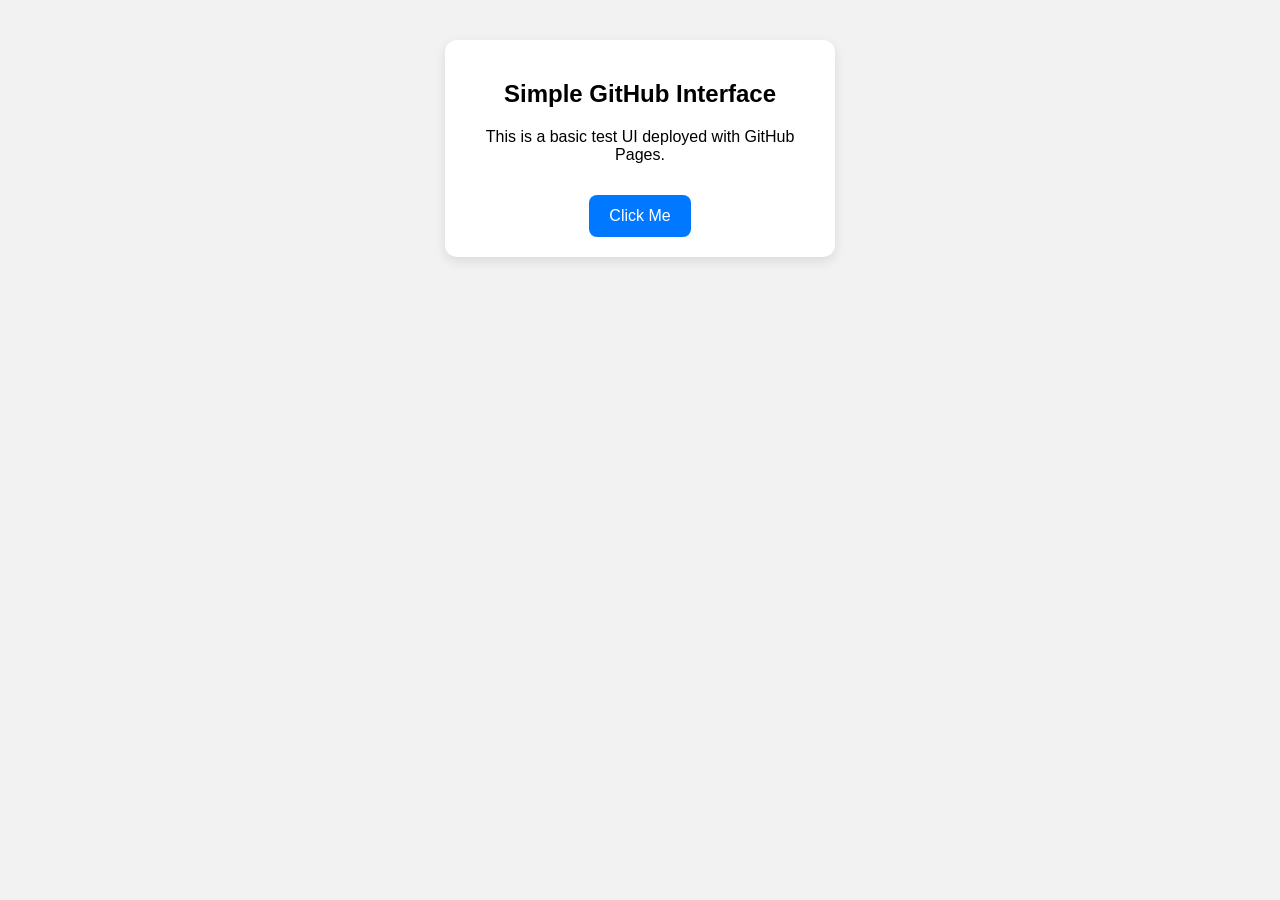
==== interface.html @ 76fb8ca6 "Add simple HTML interface with styles and button" ====
<!DOCTYPE html>
<html lang="en">
<head>
    <meta charset="UTF-8">
    <meta name="viewport" content="width=device-width, initial-scale=1.0">
    <title>Simple Interface</title>

    <style>
        body {
            margin: 0;
            font-family: Arial, sans-serif;
            background: #f2f2f2;
            display: flex;
            flex-direction: column;
            align-items: center;
            padding: 40px;
        }

        .card {
            width: 350px;
            background: white;
            padding: 20px;
            border-radius: 12px;
            box-shadow: 0 4px 12px rgba(0,0,0,0.1);
            text-align: center;
        }

        button {
            background: #0078ff;
            border: none;
            padding: 12px 20px;
            color: white;
            border-radius: 8px;
            cursor: pointer;
            margin-top: 15px;
            font-size: 16px;
        }

        button:hover {
            background: #005fcc;
        }
    </style>
</head>

<body>

    <div class="card">
        <h2>Simple GitHub Interface</h2>
        <p>This is a basic test UI deployed with GitHub Pages.</p>
        <button onclick="alert('Button clicked!')">Click Me</button>
    </div>

</body>
</html>
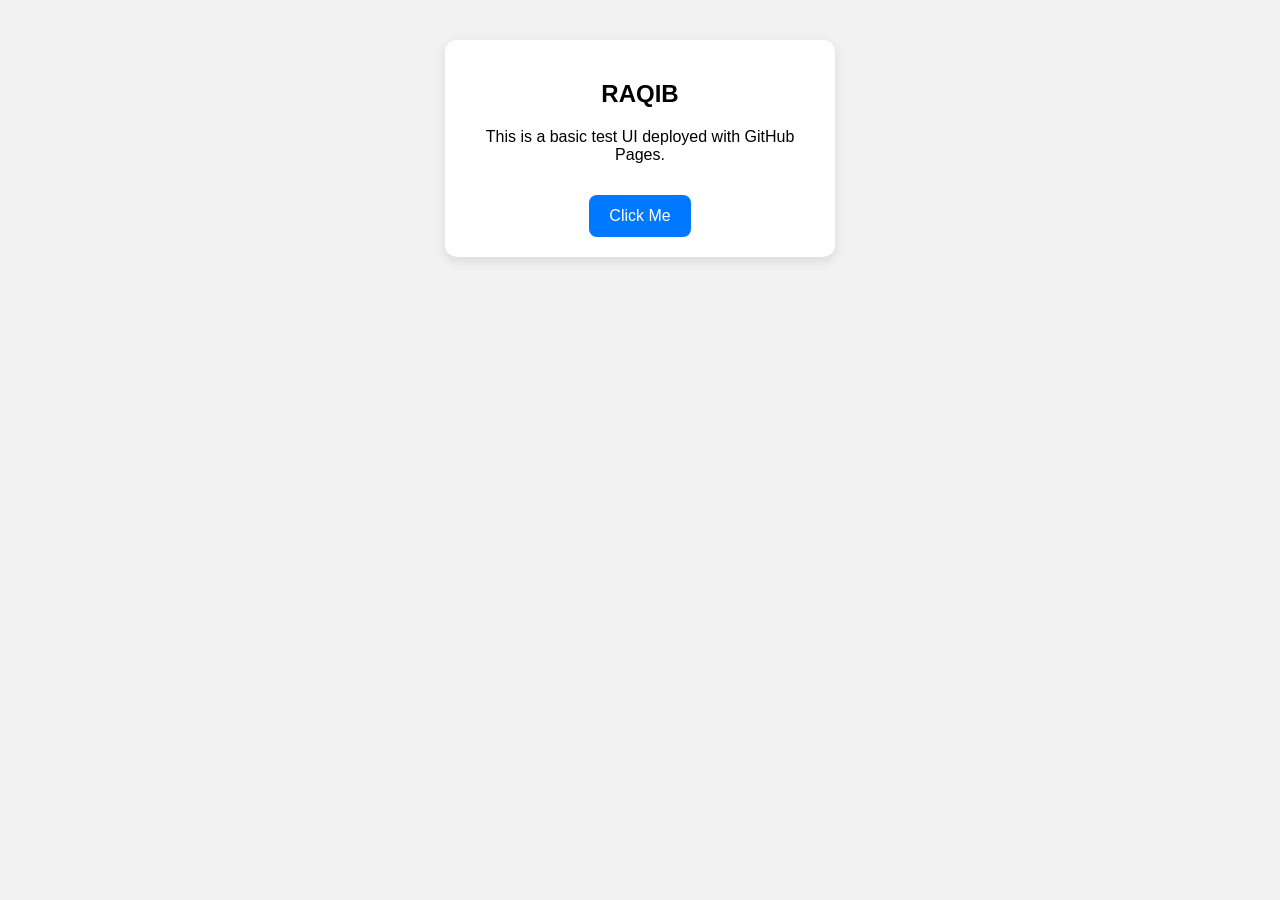
==== commit dece6e15: "Change header from 'Simple GitHub Interface' to 'RAQIB'" ====
--- a/interface.html
+++ b/interface.html
@@ -45,7 +45,7 @@
 <body>
 
     <div class="card">
-        <h2>Simple GitHub Interface</h2>
+        <h2>RAQIB</h2>
         <p>This is a basic test UI deployed with GitHub Pages.</p>
         <button onclick="alert('Button clicked!')">Click Me</button>
     </div>
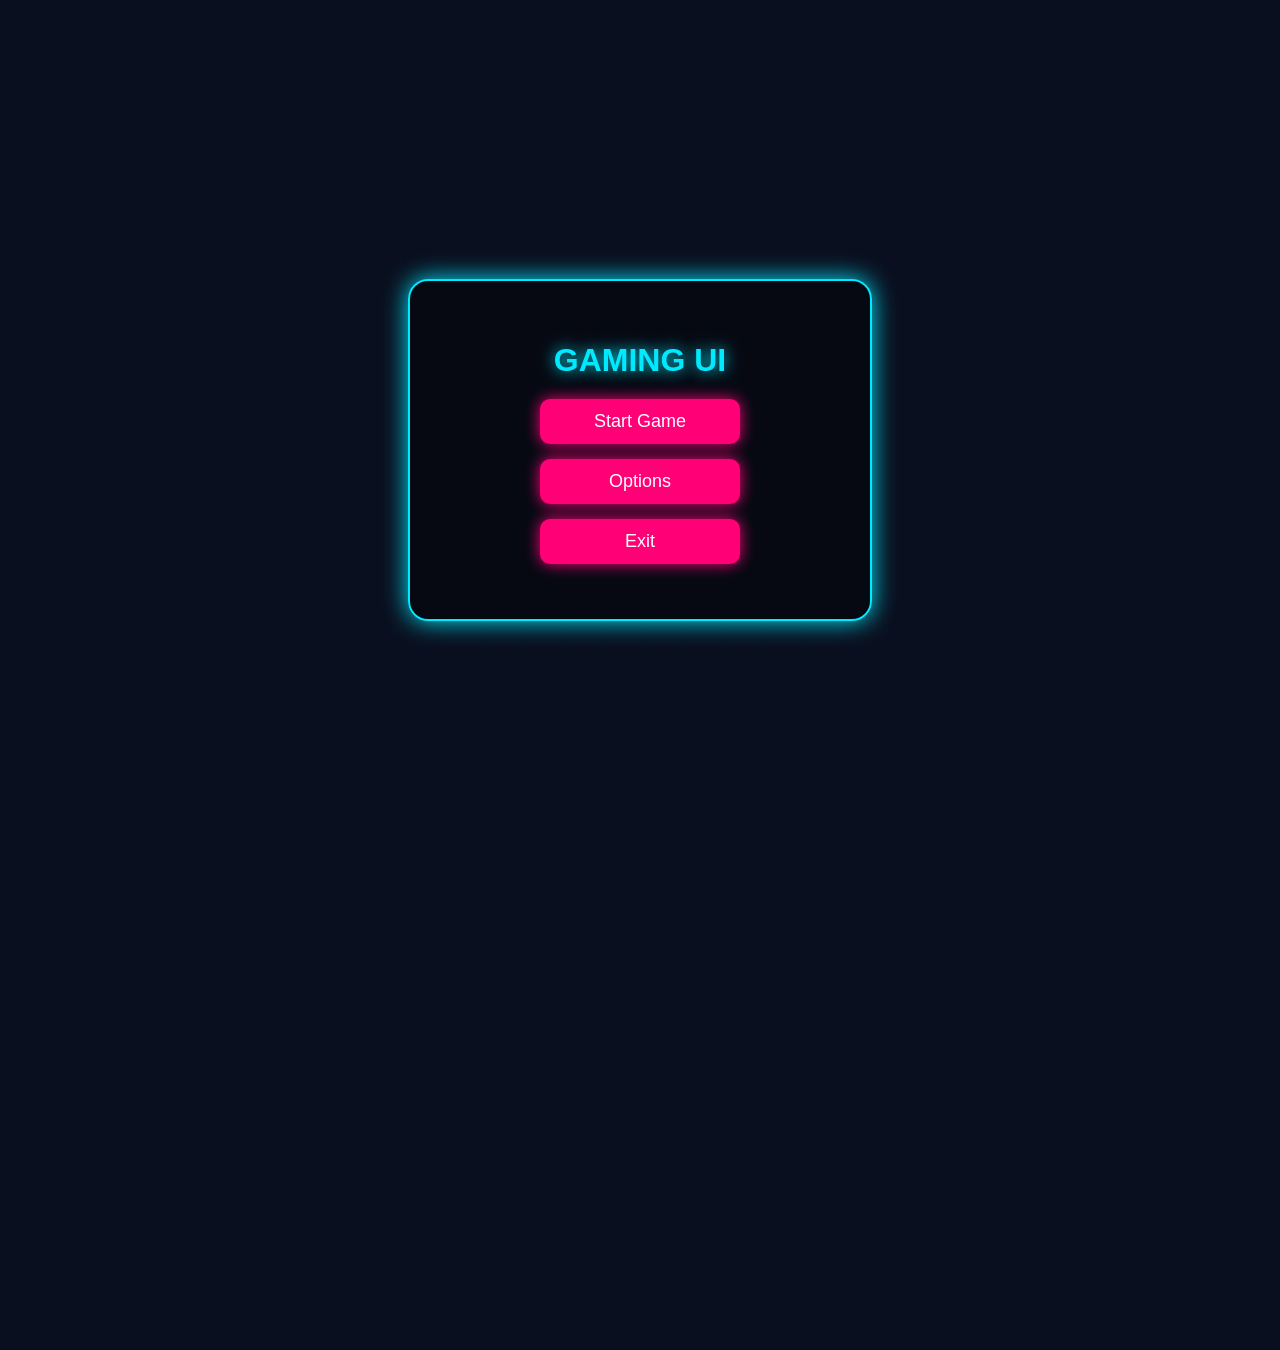
==== commit 214e40b8: "Revamp interface for gaming theme" ====
--- a/interface.html
+++ b/interface.html
@@ -1,54 +1,92 @@
 <!DOCTYPE html>
 <html lang="en">
 <head>
-    <meta charset="UTF-8">
-    <meta name="viewport" content="width=device-width, initial-scale=1.0">
-    <title>Simple Interface</title>
+<meta charset="UTF-8">
+<meta name="viewport" content="width=device-width, initial-scale=1.0">
+<title>Gaming Interface</title>
 
-    <style>
-        body {
-            margin: 0;
-            font-family: Arial, sans-serif;
-            background: #f2f2f2;
-            display: flex;
-            flex-direction: column;
-            align-items: center;
-            padding: 40px;
-        }
+<style>
+    body {
+        margin: 0;
+        height: 100vh;
+        background: #0a0f1f;
+        font-family: 'Orbitron', sans-serif;
+        display: flex;
+        justify-content: center;
+        align-items: center;
+        color: #00eaff;
+        overflow: hidden;
+    }
 
-        .card {
-            width: 350px;
-            background: white;
-            padding: 20px;
-            border-radius: 12px;
-            box-shadow: 0 4px 12px rgba(0,0,0,0.1);
-            text-align: center;
-        }
+    .container {
+        text-align: center;
+        padding: 40px;
+        border: 2px solid #00eaff;
+        border-radius: 20px;
+        box-shadow: 0 0 25px #00eaff;
+        background: rgba(0, 0, 0, 0.4);
+        width: 380px;
+        backdrop-filter: blur(6px);
+    }
 
-        button {
-            background: #0078ff;
-            border: none;
-            padding: 12px 20px;
-            color: white;
-            border-radius: 8px;
-            cursor: pointer;
-            margin-top: 15px;
-            font-size: 16px;
-        }
+    h1 {
+        margin-bottom: 20px;
+        font-size: 32px;
+        text-shadow: 0 0 15px #00eaff;
+    }
 
-        button:hover {
-            background: #005fcc;
-        }
-    </style>
+    .btn {
+        display: block;
+        margin: 15px auto;
+        width: 200px;
+        padding: 12px;
+        border: none;
+        font-size: 18px;
+        color: white;
+        background: #ff0077;
+        border-radius: 10px;
+        cursor: pointer;
+        transition: 0.3s;
+        box-shadow: 0 0 15px #ff0077;
+    }
+
+    .btn:hover {
+        background: #ff2e9a;
+        box-shadow: 0 0 30px #ff2e9a;
+        transform: scale(1.08);
+    }
+
+    /* Neon grid background */
+    .grid {
+        position: absolute;
+        width: 200%;
+        height: 200%;
+        background:
+          linear-gradient(#0ff1 1px, transparent 1px),
+          linear-gradient(90deg, #0ff1 1px, transparent 1px);
+        background-size: 40px 40px;
+        animation: moveGrid 10s linear infinite;
+        opacity: 0.15;
+    }
+
+    @keyframes moveGrid {
+        from { transform: translateY(0); }
+        to { transform: translateY(40px); }
+    }
+
+</style>
 </head>
 
 <body>
 
-    <div class="card">
-        <h2>RAQIB</h2>
-        <p>This is a basic test UI deployed with GitHub Pages.</p>
-        <button onclick="alert('Button clicked!')">Click Me</button>
-    </div>
+<div class="grid"></div>
+
+<div class="container">
+    <h1>GAMING UI</h1>
+    <button class="btn" onclick="alert('Start Game!')">Start Game</button>
+    <button class="btn" onclick="alert('Loading Options...')">Options</button>
+    <button class="btn" onclick="alert('Exiting...')">Exit</button>
+</div>
 
 </body>
 </html>
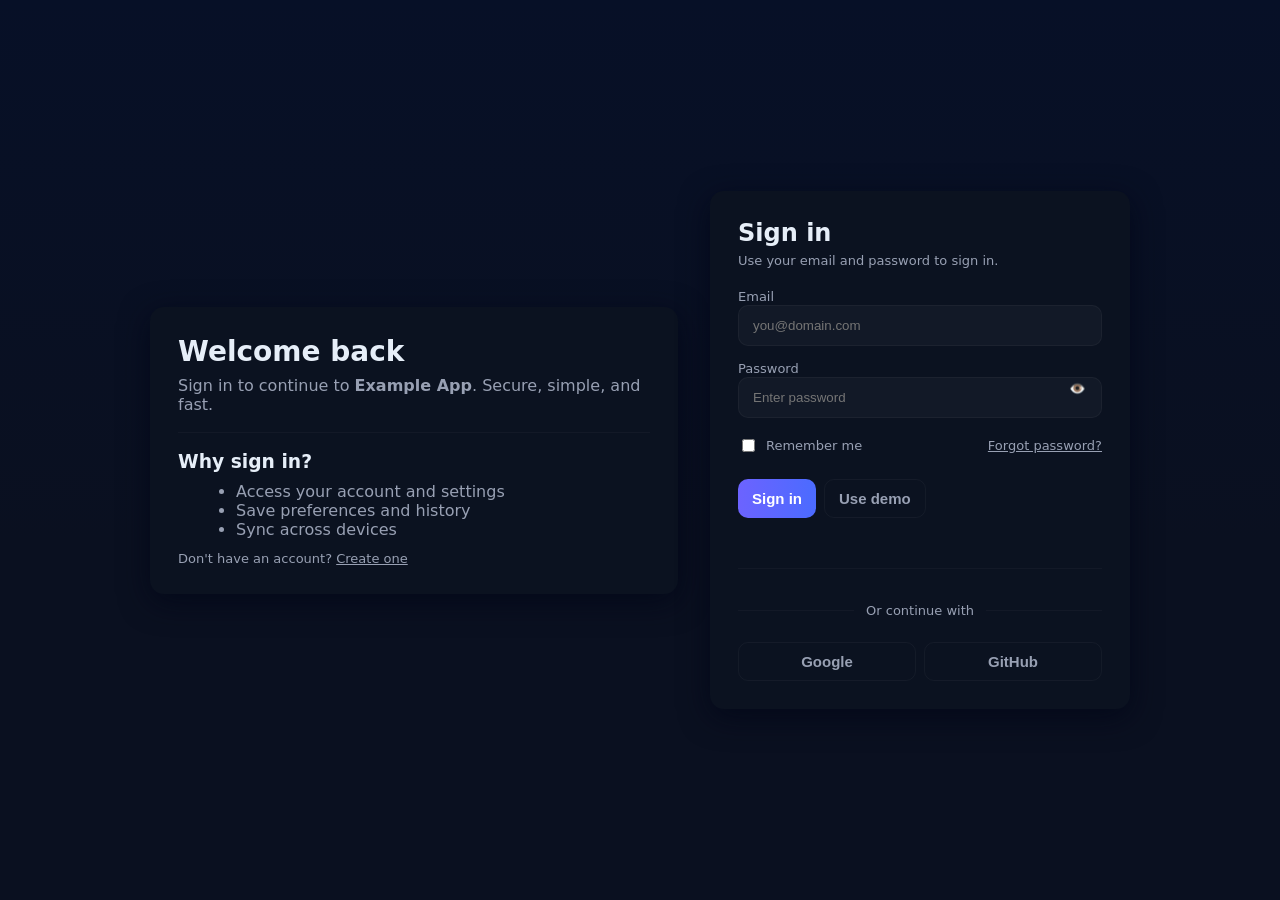
==== commit 12ef8d84: "Add simple login interface in HTML" ====
--- a/interface.html
+++ b/interface.html
@@ -1,92 +1,183 @@
-<!DOCTYPE html>
+<!doctype html>
 <html lang="en">
 <head>
-<meta charset="UTF-8">
-<meta name="viewport" content="width=device-width, initial-scale=1.0">
-<title>Gaming Interface</title>
+  <meta charset="utf-8" />
+  <meta name="viewport" content="width=device-width,initial-scale=1" />
+  <title>Simple Login</title>
+  <style>
+    :root{
+      --accent: #6c63ff;
+      --bg: #0f1724;
+      --card: #0b1220;
+      --muted: #98a0b3;
+      --success: #22c55e;
+      --danger: #ef4444;
+      --glass: rgba(255,255,255,0.03);
+      font-family: Inter, system-ui, -apple-system, "Segoe UI", Roboto, "Helvetica Neue", Arial;
+    }
+    *{box-sizing:border-box}
+    html,body{height:100%}
+    body{
+      margin:0; background:linear-gradient(180deg,#071027 0%, #0a1020 60%); color:#e6eef8; display:flex; align-items:center; justify-content:center; padding:24px;
+    }
+    .container{
+      width:100%; max-width:980px; display:grid; grid-template-columns:1fr 420px; gap:32px; align-items:center;
+    }
+    .hero{
+      padding:32px; border-radius:14px; background:linear-gradient(180deg, rgba(255,255,255,0.02), rgba(255,255,255,0.01)); box-shadow: 0 6px 30px rgba(2,6,23,0.6);
+    }
+    .hero h1{margin:0 0 8px; font-size:28px}
+    .hero p{margin:0; color:var(--muted)}
 
-<style>
-    body {
-        margin: 0;
-        height: 100vh;
-        background: #0a0f1f;
-        font-family: 'Orbitron', sans-serif;
-        display: flex;
-        justify-content: center;
-        align-items: center;
-        color: #00eaff;
-        overflow: hidden;
+    .card{
+      background:var(--card); border-radius:14px; padding:28px; box-shadow: 0 8px 30px rgba(2,6,23,0.7);
+    }
+    form{display:flex; flex-direction:column; gap:12px}
+    label{font-size:13px; color:var(--muted)}
+    input[type="email"], input[type="password"]{
+      width:100%; padding:12px 14px; background:var(--glass); border:1px solid rgba(255,255,255,0.04); border-radius:10px; color:inherit; outline:none;
+    }
+    .row{display:flex; gap:12px; align-items:center}
+    .btn{
+      display:inline-flex; align-items:center; justify-content:center; gap:8px; padding:10px 14px; border-radius:10px; border:0; cursor:pointer; font-weight:600; font-size:15px;
+    }
+    .btn-primary{background:linear-gradient(90deg,var(--accent), #4b6bff); color:white}
+    .btn-ghost{background:transparent; border:1px solid rgba(255,255,255,0.04); color:var(--muted)}
+    .meta{display:flex; justify-content:space-between; align-items:center; font-size:13px; color:var(--muted)}
+    .error{color:var(--danger); font-size:13px}
+    .success{color:var(--success); font-size:13px}
+    .small{font-size:13px}
+    .pass-wrap{position:relative}
+    .toggle-pass{position:absolute; right:10px; top:50%; transform:translateY(-50%); background:transparent; border:0; color:var(--muted); cursor:pointer}
+
+    .social{display:flex; gap:8px}
+    .social button{flex:1}
+
+    /* responsive */
+    @media (max-width:900px){
+      .container{grid-template-columns:1fr;}
+    }
+  </style>
+</head>
+<body>
+  <main class="container">
+    <section class="hero card">
+      <h1>Welcome back</h1>
+      <p>Sign in to continue to <strong>Example App</strong>. Secure, simple, and fast.</p>
+
+      <hr style="margin:18px 0; border:0; height:1px; background:rgba(255,255,255,0.03)">
+
+      <h3 style="margin:0 0 10px">Why sign in?</h3>
+      <ul style="margin:0 0 8px 18px; color:var(--muted)">
+        <li>Access your account and settings</li>
+        <li>Save preferences and history</li>
+        <li>Sync across devices</li>
+      </ul>
+
+      <p class="small" style="margin-top:12px;color:var(--muted)">Don't have an account? <a href="#" style="color:inherit; text-decoration:underline;">Create one</a></p>
+    </section>
+
+    <section class="card" aria-labelledby="signin-heading">
+      <h2 id="signin-heading" style="margin:0 0 6px">Sign in</h2>
+      <p class="small" style="margin:0 0 18px;color:var(--muted)">Use your email and password to sign in.</p>
+
+      <form id="loginForm" novalidate>
+        <div>
+          <label for="email">Email</label>
+          <input id="email" name="email" type="email" placeholder="you@domain.com" required autocomplete="email">
+          <div id="emailError" class="error" aria-live="polite" style="display:none"></div>
+        </div>
+
+        <div class="pass-wrap">
+          <label for="password">Password</label>
+          <input id="password" name="password" type="password" placeholder="Enter password" required autocomplete="current-password" minlength="6">
+          <button type="button" class="toggle-pass" aria-label="Show password">👁️</button>
+          <div id="passwordError" class="error" aria-live="polite" style="display:none"></div>
+        </div>
+
+        <div class="row meta" style="margin-top:6px">
+          <label style="display:flex;align-items:center;gap:8px"><input type="checkbox" id="remember"> Remember me</label>
+          <a href="#" class="small" style="color:var(--muted)">Forgot password?</a>
+        </div>
+
+        <div style="margin-top:12px; display:flex; gap:8px">
+          <button type="submit" class="btn btn-primary">Sign in</button>
+          <button type="button" class="btn btn-ghost" onclick="fillDemo()">Use demo</button>
+        </div>
+
+        <div id="formMsg" role="status" aria-live="polite" style="margin-top:10px"></div>
+
+        <hr style="margin:16px 0; border:0; height:1px; background:rgba(255,255,255,0.03)">
+
+        <div style="display:flex; align-items:center; gap:12px; margin-top:6px">
+          <div style="flex:1; height:1px; background:rgba(255,255,255,0.03)"></div>
+          <div class="small" style="color:var(--muted)">Or continue with</div>
+          <div style="flex:1; height:1px; background:rgba(255,255,255,0.03)"></div>
+        </div>
+
+        <div class="social" style="margin-top:12px">
+          <button type="button" class="btn btn-ghost" aria-label="Sign in with Google">Google</button>
+          <button type="button" class="btn btn-ghost" aria-label="Sign in with GitHub">GitHub</button>
+        </div>
+
+      </form>
+
+    </section>
+  </main>
+
+  <script>
+    const form = document.getElementById('loginForm');
+    const emailInput = document.getElementById('email');
+    const passwordInput = document.getElementById('password');
+    const emailError = document.getElementById('emailError');
+    const passwordError = document.getElementById('passwordError');
+    const formMsg = document.getElementById('formMsg');
+    const toggle = document.querySelector('.toggle-pass');
+
+    toggle.addEventListener('click', ()=>{
+      const type = passwordInput.type === 'password' ? 'text' : 'password';
+      passwordInput.type = type;
+      toggle.textContent = type === 'password' ? '👁️' : '🙈';
+      toggle.setAttribute('aria-pressed', type === 'text');
+    });
+
+    function validateEmail(email){
+      // strict but simple email regex
+      return /^[^@\s]+@[^@\s]+\.[^@\s]+$/.test(email);
     }
 
-    .container {
-        text-align: center;
-        padding: 40px;
-        border: 2px solid #00eaff;
-        border-radius: 20px;
-        box-shadow: 0 0 25px #00eaff;
-        background: rgba(0, 0, 0, 0.4);
-        width: 380px;
-        backdrop-filter: blur(6px);
+    form.addEventListener('submit', (e)=>{
+      e.preventDefault();
+      emailError.style.display='none'; passwordError.style.display='none'; formMsg.textContent='';
+
+      let ok = true;
+      if(!validateEmail(emailInput.value.trim())){
+        emailError.textContent = 'Please enter a valid email address.'; emailError.style.display='block'; ok=false;
+      }
+      if(passwordInput.value.length < 6){
+        passwordError.textContent = 'Password must be at least 6 characters.'; passwordError.style.display='block'; ok=false;
+      }
+
+      if(!ok) return;
+
+      // Simulate a login request (replace with real AJAX/fetch in production)
+      formMsg.textContent = 'Signing in...';
+      formMsg.className='small';
+
+      setTimeout(()=>{
+        // fake successful login
+        formMsg.textContent = '';
+        formMsg.className='success';
+        formMsg.textContent = 'Signed in successfully — redirecting...';
+
+        // in a real app: redirect to dashboard
+      }, 1000);
+    });
+
+    function fillDemo(){
+      emailInput.value = 'demo@example.com';
+      passwordInput.value = 'password';
     }
-
-    h1 {
-        margin-bottom: 20px;
-        font-size: 32px;
-        text-shadow: 0 0 15px #00eaff;
-    }
-
-    .btn {
-        display: block;
-        margin: 15px auto;
-        width: 200px;
-        padding: 12px;
-        border: none;
-        font-size: 18px;
-        color: white;
-        background: #ff0077;
-        border-radius: 10px;
-        cursor: pointer;
-        transition: 0.3s;
-        box-shadow: 0 0 15px #ff0077;
-    }
-
-    .btn:hover {
-        background: #ff2e9a;
-        box-shadow: 0 0 30px #ff2e9a;
-        transform: scale(1.08);
-    }
-
-    /* Neon grid background */
-    .grid {
-        position: absolute;
-        width: 200%;
-        height: 200%;
-        background:
-          linear-gradient(#0ff1 1px, transparent 1px),
-          linear-gradient(90deg, #0ff1 1px, transparent 1px);
-        background-size: 40px 40px;
-        animation: moveGrid 10s linear infinite;
-        opacity: 0.15;
-    }
-
-    @keyframes moveGrid {
-        from { transform: translateY(0); }
-        to { transform: translateY(40px); }
-    }
-
-</style>
-</head>
-
-<body>
-
-<div class="grid"></div>
-
-<div class="container">
-    <h1>GAMING UI</h1>
-    <button class="btn" onclick="alert('Start Game!')">Start Game</button>
-    <button class="btn" onclick="alert('Loading Options...')">Options</button>
-    <button class="btn" onclick="alert('Exiting...')">Exit</button>
-</div>
-
+  </script>
 </body>
 </html>
